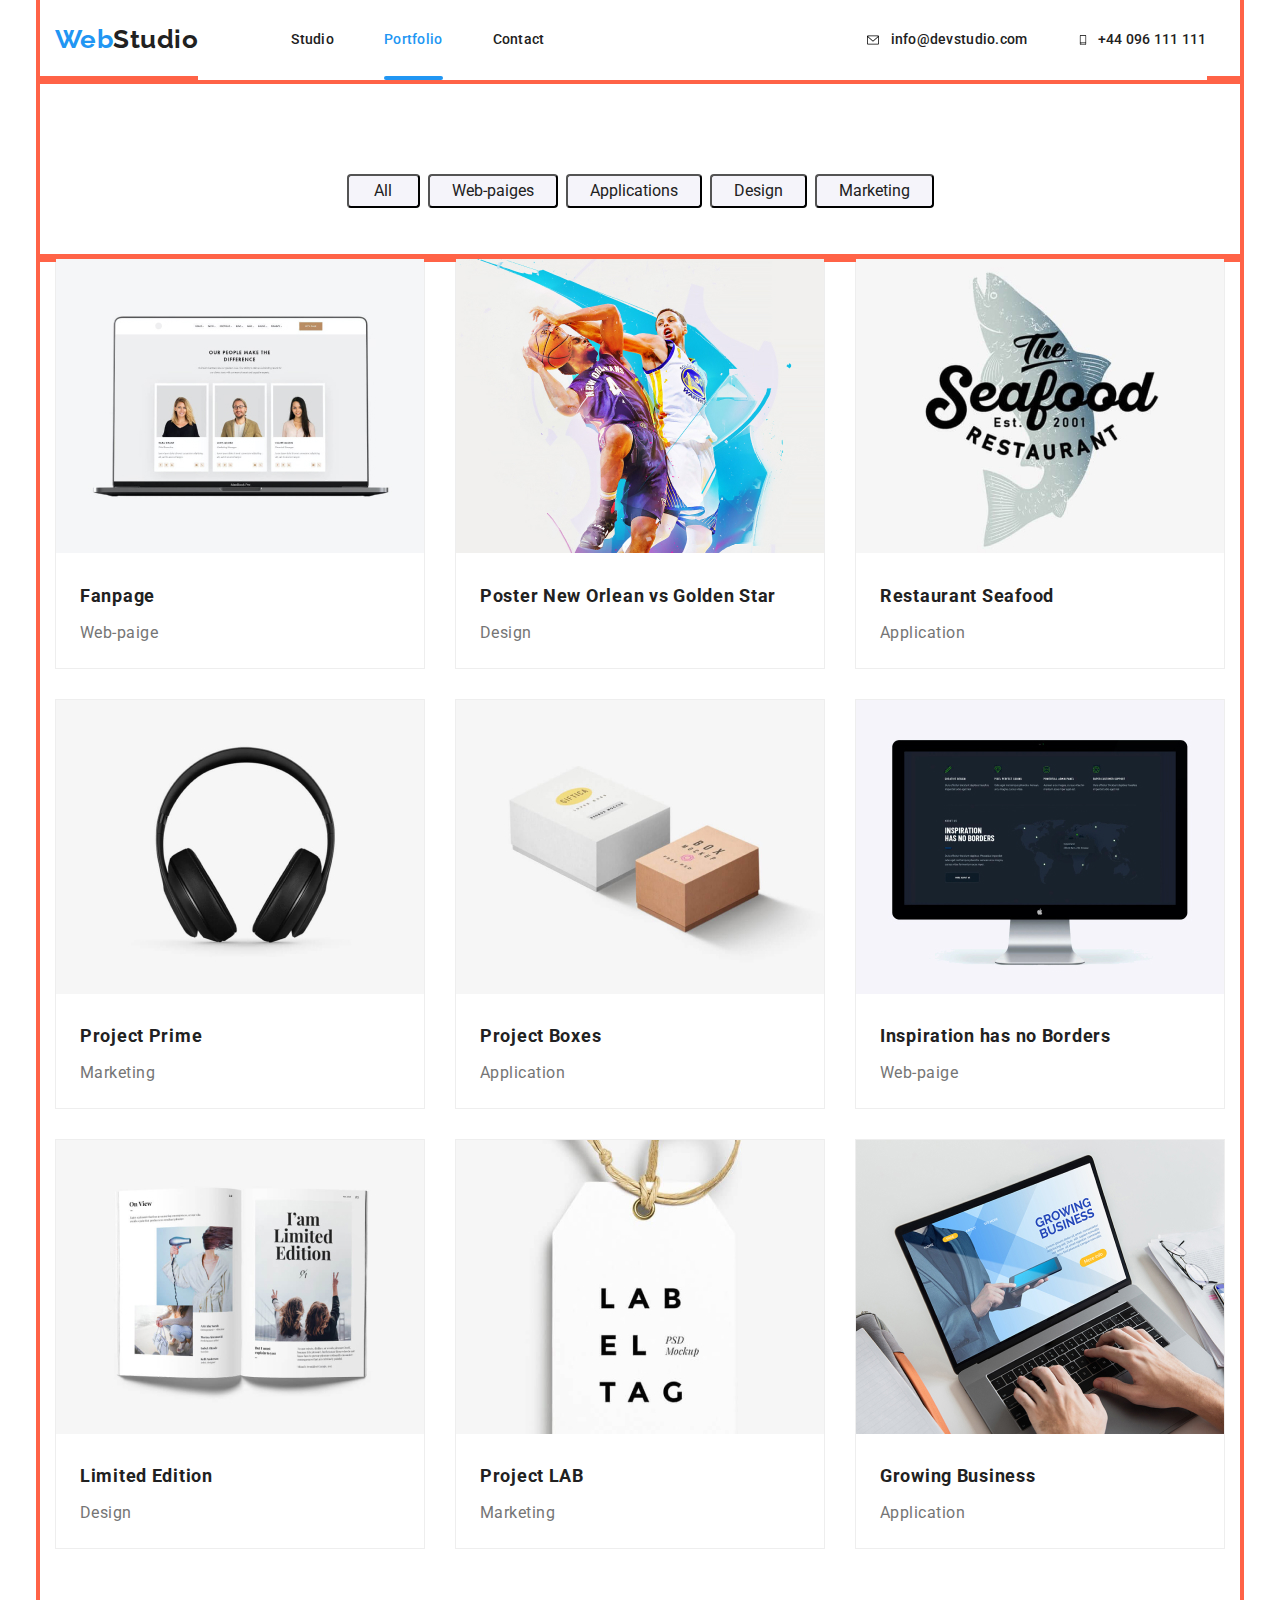
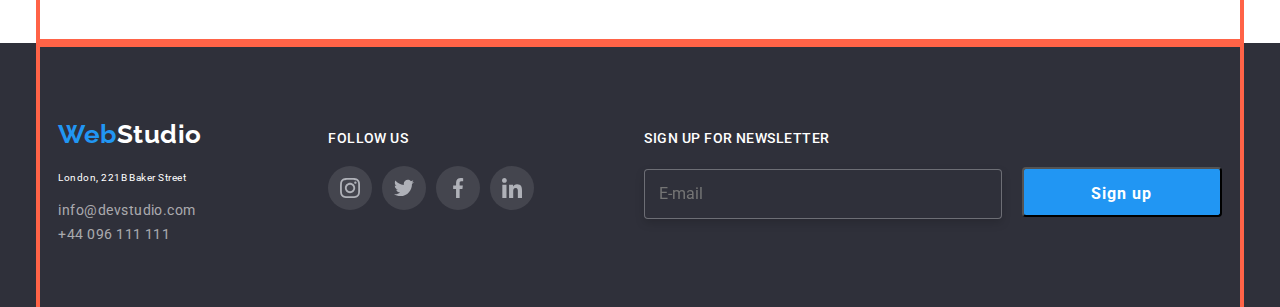
==== portfolio.html @ 2535f189 "New Rep Location" ====
<!DOCTYPE html>
<html lang="ru">
  <head>
    <meta charset="UTF-8" />
    <meta name="viewport" content="width=device-width, initial-scale=1.0" />
    <title>Document</title>
    <link
      href="https://fonts.googleapis.com/css2?family=Raleway:wght@700&family=Roboto:wght@400;500;700;900&display=swap"
      rel="stylesheet"
    />
    <link
      rel="stylesheet"
      href="https://cdnjs.cloudflare.com/ajax/libs/modern-normalize/1.0.0/modern-normalize.min.css"
    />
    <link rel="stylesheet" href="./css/main.min.css" />
  </head>
  <body>
    <!--header-->
    <div>
      <header class="header container">
        <div class="header__mobile__menu">
          <p>
            <a href="./index.html" class="logo"
              ><span class="logo--blue">Web</span>Studio</a
            >
          </p>
          <button
            class="header__button menu--open"
            type="button"
            data-menu-button
            aria-expanded="false"
          >
            <svg width="19px" height="19px" aria-lable="mobile on-off">
              <use
                class="header__button--cross"
                href="./images/sprite.svg#close"
              ></use>
              <use
                class="header__button--menu"
                href="./images/sprite.svg#icon-envelope"
              ></use>
            </svg>
          </button>
        </div>
        <div class="header__menu" id="menu-container" data-menu>
          <nav class="site-nav">
            <ul class="site-nav__flex list">
              <li class="site-nav__item">
                <a href="./index.html" class="site-nav__link">Studio</a>
              </li>
              <li class="site-nav__item">
                <a
                  href="./portfolio.html"
                  class="site-nav__link site-nav--current"
                  >Portfolio</a
                >
              </li>
              <li class="site-nav__item">
                <a href="" class="site-nav__link">Contact</a>
              </li>
            </ul>
          </nav>
          <ul class="site-auth list">
            <li class="site-auth__item">
              <a href="mailto:info@devstudio.com" class="site-auth__link"
                ><svg class="site-auth__icon" width="16" height="12">
                  <use href="./images/sprite.svg#icon-envelope"></use>
                </svg>
                info@devstudio.com</a
              >
            </li>
            <li class="site-auth__item" ;>
              <a href="tel:insert_phone_number" class="site-auth__link"
                ><svg class="site-auth__icon" width="10" height="16">
                  <use href="./images/sprite.svg#icon-smartphone"></use>
                </svg>
                +44 096 111 111
              </a>
            </li>
          </ul>
        </div>
      </header>
    </div>
    <main>
      <!--filters-->
      <section class="section container filters">
        <ul class="list filters--flex">
          <li class="filters__item">
            <button class="button__filter">All</button>
          </li>
          <li class="filters__item">
            <button class="button__filter">Web-paiges</button>
          </li>
          <li class="filters__item">
            <button class="button__filter">Applications</button>
          </li>
          <li class="filters__item">
            <button class="button__filter">Design</button>
          </li>
          <li class="filters__item">
            <button class="button__filter">Marketing</button>
          </li>
        </ul>
      </section>
      <!--examples-->
      <section class="section container examples">
        <ul class="list examples--flex">
          <li class="examples__item">
            <a href="" class="examples__link">
              <div class="examples__link--position">
                <img
                  src="./images/2/img.jpg"
                  alt="Технокряк"
                  class="examples__photo"
                />
                <div class="examples__story">
                  <p class="examples__story__text">
                    Lorem ipsum, dolor sit amet consectetur adipisicing elit.
                    Corporis harum hic quod cupiditate. Omnis numquam dolor
                    illum perspiciatis iusto aut tempora veritatis reprehenderit
                    error!
                  </p>
                </div>
              </div>
              <h3 class="examples__title">Fanpage</h3>
              <p class="examples__type">Web-paige</p>
            </a>
          </li>
          <li class="examples__item">
            <a href="" class="examples__link">
              <div class="examples__link--position">
                <img
                  src="./images/2/img-2.jpg"
                  alt="Постер New Orlean vs Golden Star"
                  class="examples__photo"
                />
                <div class="examples__story">
                  <p class="examples__story__text">
                    Lorem ipsum, dolor sit amet consectetur adipisicing elit.
                    Corporis harum hic quod cupiditate. Omnis numquam dolor
                    illum perspiciatis iusto aut tempora veritatis reprehenderit
                    error!
                  </p>
                </div>
              </div>
              <h3 class="examples__title">Poster New Orlean vs Golden Star</h3>
              <p class="examples__type">Design</p>
            </a>
          </li>
          <li class="examples__item">
            <a href="" class="examples__link">
              <div class="examples__link--position">
                <img
                  src="./images/2/img-3.jpg"
                  alt="Ресторан Seafood"
                  class="examples__photo"
                />
                <div class="examples__story">
                  <p class="examples__story__text">
                    Lorem ipsum, dolor sit amet consectetur adipisicing elit.
                    Corporis harum hic quod cupiditate. Omnis numquam dolor
                    illum perspiciatis iusto aut tempora veritatis reprehenderit
                    error!
                  </p>
                </div>
              </div>
              <h3 class="examples__title">Restaurant Seafood</h3>
              <p class="examples__type">Application</p>
            </a>
          </li>
          <li class="examples__item">
            <a href="" class="examples__link">
              <div class="examples__link--position">
                <img
                  src="./images/2/img-5.jpg"
                  alt="Проект Prime"
                  class="examples__photo"
                />
                <div class="examples__story">
                  <p class="examples__story__text">
                    Lorem ipsum, dolor sit amet consectetur adipisicing elit.
                    Corporis harum hic quod cupiditate. Omnis numquam dolor
                    illum perspiciatis iusto aut tempora veritatis reprehenderit
                    error!
                  </p>
                </div>
              </div>
              <h3 class="examples__title">Project Prime</h3>
              <p class="examples__type">Marketing</p>
            </a>
          </li>
          <li class="examples__item">
            <a href="" class="examples__link">
              <div class="examples__link--position">
                <img
                  src="./images/2/img-6.jpg"
                  alt="Проект Boxes"
                  class="examples__photo"
                />
                <div class="examples__story">
                  <p class="examples__story__text">
                    Lorem ipsum, dolor sit amet consectetur adipisicing elit.
                    Corporis harum hic quod cupiditate. Omnis numquam dolor
                    illum perspiciatis iusto aut tempora veritatis reprehenderit
                    error!
                  </p>
                </div>
              </div>
              <h3 class="examples__title">Project Boxes</h3>
              <p class="examples__type">Application</p>
            </a>
          </li>
          <li class="examples__item">
            <a href="" class="examples__link">
              <div class="examples__link--position">
                <img
                  src="./images/2/img-7.jpg"
                  alt="Inspiration has no Borders"
                  class="examples__photo"
                />
                <div class="examples__story">
                  <p class="examples__story__text">
                    Lorem ipsum, dolor sit amet consectetur adipisicing elit.
                    Corporis harum hic quod cupiditate. Omnis numquam dolor
                    illum perspiciatis iusto aut tempora veritatis reprehenderit
                    error!
                  </p>
                </div>
              </div>
              <h3 class="examples__title">Inspiration has no Borders</h3>
              <p class="examples__type">Web-paige</p>
            </a>
          </li>
          <li class="examples__item">
            <a href="" class="examples__link">
              <div class="examples__link--position">
                <img
                  src="./images/2/img-8.jpg"
                  alt="Издание Limited Edition"
                  class="examples__photo"
                />
                <div class="examples__story">
                  <p class="examples__story__text">
                    Lorem ipsum, dolor sit amet consectetur adipisicing elit.
                    Corporis harum hic quod cupiditate. Omnis numquam dolor
                    illum perspiciatis iusto aut tempora veritatis reprehenderit
                    error!
                  </p>
                </div>
              </div>
              <h3 class="examples__title">Limited Edition</h3>
              <p class="examples__type">Design</p>
            </a>
          </li>
          <li class="examples__item">
            <a href="" class="examples__link">
              <div class="examples__link--position">
                <img
                  src="./images/2/img-9.jpg"
                  alt="Проект LAB"
                  class="examples__photo"
                />
                <div class="examples__story">
                  <p class="examples__story__text">
                    Lorem ipsum, dolor sit amet consectetur adipisicing elit.
                    Corporis harum hic quod cupiditate. Omnis numquam dolor
                    illum perspiciatis iusto aut tempora veritatis reprehenderit
                    error!
                  </p>
                </div>
              </div>
              <h3 class="examples__title">Project LAB</h3>
              <p class="examples__type">Marketing</p>
            </a>
          </li>
          <li class="examples__item">
            <a href="" class="examples__link">
              <div class="examples__link--position">
                <img
                  src="./images/2/img-10.jpg"
                  alt="Growing Business"
                  class="examples__photo"
                />
                <div class="examples__story">
                  <p class="examples__story__text">
                    Lorem ipsum, dolor sit amet consectetur adipisicing elit.
                    Corporis harum hic quod cupiditate. Omnis numquam dolor
                    illum perspiciatis iusto aut tempora veritatis reprehenderit
                    error!
                  </p>
                </div>
              </div>
              <h3 class="examples__title">Growing Business</h3>
              <p class="examples__type">Application</p>
            </a>
          </li>
        </ul>
      </section>
    </main>
    <!--footer-->
    <div class="section__bgc--footer">
      <footer class="container footer">
        <div class="footer--flex">
          <div class="footer__adress--placeholder">
            <p>
              <a href="./index.html" class="logo logo--white"
                ><span class="logo--blue">Web</span>Studio</a
              >
            </p>
            <p class="footer__adress">London, 221B Baker Street</p>
            <ul class="list">
              <li>
                <a
                  href="mailto:info@devstudio.com"
                  class="footer__adress__contacts"
                  >info@devstudio.com</a
                >
              </li>
              <li>
                <a href="tel:+380961111111" class="footer__adress__contacts"
                  >+44 096 111 111</a
                >
              </li>
            </ul>
          </div>
          <div>
            <p class="footer__social--text">Follow us</p>
            <ul class="list social footer__social">
              <li class="social__item">
                <a href="" class="social__link footer__social--bgc"
                  ><svg class="social__icon">
                    <use href="./images/sprite.svg#icon-instagram-2"></use>
                  </svg>
                </a>
              </li>
              <li class="social__item">
                <a href="" class="social__link footer__social--bgc"
                  ><svg class="social__icon">
                    <use href="./images/sprite.svg#icon-twitter-1"></use>
                  </svg>
                </a>
              </li>
              <li class="social__item">
                <a href="" class="social__link footer__social--bgc"
                  ><svg class="social__icon">
                    <use href="./images/sprite.svg#icon-facebook-1"></use>
                  </svg>
                </a>
              </li>
              <li class="social__item">
                <a href="" class="social__link footer__social--bgc"
                  ><svg class="social__icon">
                    <use href="./images/sprite.svg#icon-linkedin-1"></use>
                  </svg>
                </a>
              </li>
            </ul>
          </div>
          <div class="footer__form">
            <form action="" method="POST">
              <label class="footer__form__title">sign up for newsletter</label>
              <br />
              <input
                class="footer__form__email"
                type="emmail"
                placeholder="E-mail"
                autocomplete="email"
              />
              <button type="submit" class="button footer__form__button">
                Sign up
              </button>
            </form>
          </div>
        </div>
      </footer>
    </div>
    <script src="./js/menu.js"></script>
  </body>
</html>
---- css/main.min.css ----
body{background-color:#fff;color:#757575;font-family:Roboto, sans-serif;letter-spacing:0.03em}.list{list-style:none;padding:0px;margin:0px}.container{padding-left:15px;padding-right:15px;margin-left:auto;margin-right:auto}@media screen and (min-width: 480px){.container{width:480px;outline:olive solid 4px}}@media screen and (min-width: 768px){.container{width:768px;outline:gold solid 4px}}@media screen and (min-width: 1200px){.container{width:1200px;outline:tomato solid 4px}}.hide{display:none}textarea{resize:none}.logo{font-family:Raleway, sans-serif;font-weight:700;font-size:26px;line-height:1.2;color:#212121;text-decoration:none}.logo--blue{color:#2196f3}.logo--white{margin-top:0px;margin-bottom:20px;color:#fff}.section{padding-top:0px;padding-bottom:94px}.section__title{color:#212121;font-weight:700;font-size:36px;line-height:1.16;text-align:center;margin-top:0px;margin-bottom:50px}.section__bgc--grey{background-color:#f5f4fa}.section__bgc--footer{background-color:#2f303a}.button,.button__primary,.footer__form__button,.button__filter{color:#212121;background-color:#f5f4fa;text-decoration:none;border-radius:4px;padding:6px 22px;min-width:73px;text-align:center}.button__primary,.footer__form__button{font-weight:700;padding:10px 32px;width:200px;height:50px;color:#fff;background-color:#2196f3}.button__filter{-webkit-transition-property:color, background-color;transition-property:color, background-color;-webkit-transition-duration:250ms;transition-duration:250ms;-webkit-transition-timing-function:cubic-bezier(0.4, 0, 0.2, 1);transition-timing-function:cubic-bezier(0.4, 0, 0.2, 1)}.button__filter:hover,.button__filter:focus{color:#fff;background-color:#2196f3}.footer__form__button{margin-left:15px;font-style:normal;font-weight:700;font-size:16px;line-height:1.87;-webkit-box-align:center;-ms-flex-align:center;align-items:center;text-align:center;letter-spacing:0.06em}@media screen and (max-width: 768px){.footer__form__button{margin-top:20px}}.modal__form__button{display:-webkit-box;display:-ms-flexbox;display:flex;-webkit-box-pack:center;-ms-flex-pack:center;justify-content:center}header{position:relative}@media screen and (min-width: 480px){.header{width:480px;position:relative}}@media screen and (min-width: 768px){.header{width:768px;-webkit-box-align:center;-ms-flex-align:center;align-items:center;display:-webkit-box;display:-ms-flexbox;display:flex}}@media screen and (min-width: 1200px){.header{width:1200px}}.header__mobile__menu{display:-webkit-box;display:-ms-flexbox;display:flex;-webkit-box-pack:justify;-ms-flex-pack:justify;justify-content:space-between;-webkit-box-align:baseline;-ms-flex-align:baseline;align-items:baseline}.header__button{display:-webkit-inline-box;display:-ms-inline-flexbox;display:inline-flex;border:none;background-color:transparent}.header__button--menu{display:none}.header__button--cross{display:block}@media screen and (min-width: 768px){.header__button{display:none}}.menu--open .header__button--menu{display:block}.menu--open .header__button--cross{display:none}.header__menu{background-color:#fff}.header__menu.menu--open{display:block}@media screen and (max-width: 767px){.header__menu{position:absolute;display:none;top:100%;left:0;width:100%}}@media screen and (min-width: 768px){.header__menu{display:-webkit-box;display:-ms-flexbox;display:flex}}@media screen and (min-width: 768px){.site-nav{margin-left:88px}}@media screen and (min-width: 1200px){.site-nav{margin-left:93px}}@media screen and (min-width: 768px){.site-nav__flex{display:-webkit-box;display:-ms-flexbox;display:flex}}.site-nav__item{position:relative;text-align:center}@media screen and (min-width: 768px){.site-nav__item{margin-right:50px}.site-nav__item:last-child{margin-right:0px}}.site-nav__link{color:#212121;font-weight:500;font-size:14px;line-height:1.14;letter-spacing:0.02em;text-decoration:none;-webkit-transition-property:color;transition-property:color;-webkit-transition-duration:250ms;transition-duration:250ms;-webkit-transition-timing-function:cubic-bezier(0.4, 0, 0.2, 1);transition-timing-function:cubic-bezier(0.4, 0, 0.2, 1)}@media screen and (min-width: 480px){.site-nav__link{display:inline-block;padding-bottom:8px;padding-top:40px}}@media screen and (min-width: 768px){.site-nav__link{display:block;padding-top:32px;padding-bottom:32px}}.site-nav__link:hover,.site-nav__link:focus{color:#2196f3}.site-nav--current{color:#2196f3;position:relative}.site-nav--current::after{content:"";position:absolute;width:100%;height:4px;border-radius:2px;background-color:#2196f3;bottom:0%;right:0%}@media screen and (max-width: 767px){.site-auth{margin-top:60px}}@media screen and (min-width: 768px){.site-auth{display:-webkit-box;display:-ms-flexbox;display:flex;-ms-flex-wrap:wrap;flex-wrap:wrap;margin-top:21px;margin-left:84px;-webkit-box-pack:end;-ms-flex-pack:end;justify-content:flex-end}}@media screen and (min-width: 1200px){.site-auth{margin-left:320px;margin-top:0px}}.site-auth__item{text-align:center}@media screen and (min-width: 1200px){.site-auth__item{margin-right:50px}}.site-auth__item:last-child{margin-right:0px}@media screen and (min-width: 480px){.site-auth__item:last-child{padding-top:16px;padding-bottom:60px}}@media screen and (min-width: 768px){.site-auth__item:last-child{padding-top:0px;padding-right:30px;padding-bottom:0px}}@media screen and (min-width: 1200px){.site-auth__item:last-child{padding-top:0px;padding-right:0px}}.site-auth__link{display:-webkit-inline-box;display:-ms-inline-flexbox;display:inline-flex;-webkit-box-align:center;-ms-flex-align:center;align-items:center;color:#212121;font-weight:500;font-size:14px;line-height:1.14;letter-spacing:0.02em;text-decoration:none;-webkit-transition-property:color;transition-property:color;-webkit-transition-duration:250ms;transition-duration:250ms;-webkit-transition-timing-function:cubic-bezier(0.4, 0, 0.2, 1);transition-timing-function:cubic-bezier(0.4, 0, 0.2, 1)}@media screen and (min-width: 1200px){.site-auth__link{padding-top:32px;padding-bottom:32px}}.site-auth__link:hover,.site-auth__link:focus{color:#2196f3}.site-auth__icon{margin-right:10px;-webkit-transition-property:fill;transition-property:fill;-webkit-transition-duration:250ms;transition-duration:250ms;-webkit-transition-timing-function:cubic-bezier(0.4, 0, 0.2, 1);transition-timing-function:cubic-bezier(0.4, 0, 0.2, 1)}.site-auth__link:hover .site-auth__icon{fill:#2196f3}.footer{padding-top:60px;padding-bottom:60px}@media screen and (min-width: 480px){.footer{width:480px}}@media screen and (min-width: 768px){.footer{width:768px}}@media screen and (min-width: 1200px){.footer{width:1200px}}@media screen and (min-width: 480px){.footer--flex{-webkit-box-pack:center;-ms-flex-pack:center;justify-content:center}}@media screen and (min-width: 768px){.footer--flex{display:-webkit-box;display:-ms-flexbox;display:flex;-ms-flex-wrap:wrap;flex-wrap:wrap}}@media screen and (min-width: 1200px){.footer--flex{display:-webkit-box;display:-ms-flexbox;display:flex;-webkit-box-align:baseline;-ms-flex-align:baseline;align-items:baseline}}.footer__adress{color:#fff;font-weight:normal;font-style:normal;font-size:10px;line-height:24px;margin-top:0px;margin-bottom:9px}.footer__adress--placeholder{min-width:270px}@media screen and (max-width: 768px){.footer__adress--placeholder{text-align:center}}.footer__adress__contacts{color:rgba(255,255,255,0.6);text-decoration:none;font-weight:400;font-size:14px;line-height:1.71;margin-top:0px;margin-bottom:9px}.footer__social{display:-webkit-box;display:-ms-flexbox;display:flex;margin:0px !important;padding:0px}.footer__social--bgc{background-color:rgba(255,255,255,0.1)}.footer__social--text{margin-left:0px;margin-bottom:20px;font-weight:500;font-size:14px;line-height:16px;letter-spacing:0.03em;text-transform:uppercase;color:#fff}@media screen and (max-width: 768px){.footer__social--text{margin-top:60px}}@media screen and (max-width: 1199px){.footer__social--text{text-align:center}}.footer__form{margin-left:100px;display:-webkit-box;display:-ms-flexbox;display:flex}@media screen and (max-width: 768px){.footer__form{margin:60px 0px 0px 0px;justify-items:center}}@media screen and (max-width: 1199px){.footer__form{margin:60px 0px 0px 0px;text-align:center}}.footer__form__title{display:inline-block;margin-bottom:20px;font-style:normal;font-weight:500;font-size:14px;line-height:1.14;text-transform:uppercase;color:#fff}@media screen and (max-width: 1199px){.footer__form__title{text-align:center}}.footer__form__email{width:358px;height:50px;border:1px solid rgba(255,255,255,0.3);-webkit-box-sizing:border-box;box-sizing:border-box;-webkit-filter:drop-shadow(0px 4px 4px rgba(0,0,0,0.15));filter:drop-shadow(0px 4px 4px rgba(0,0,0,0.15));border-radius:4px;background-color:#2f303a;text-indent:12px;color:#fff}.hero{padding-left:15px;padding-right:15px;margin-left:auto;margin-right:auto;width:1630px}.hero__pic{text-align:center;background-image:-webkit-gradient(linear, left top, right top, from(rgba(47,48,58,0.4)), to(rgba(47,48,58,0.4))),url("../images/hero.jpg");background-image:linear-gradient(to right, rgba(47,48,58,0.4), rgba(47,48,58,0.4)),url("../images/hero.jpg");background-color:rgba(47,48,58,0.4);background-size:contain;background-repeat:no-repeat;background-position:center;padding-bottom:0px}@media screen and (max-width: 767px){.hero__pic{display:none}}@media screen and (max-width: 1199px){.hero__pic{max-width:100vw;-webkit-box-pack:center;-ms-flex-pack:center;justify-content:center}}@media screen and (min-width: 1200px){.hero__pic{max-width:1600px;height:600px}}.hero__title{color:#fff;font-weight:900;font-size:44px;line-height:1.36;text-align:center;letter-spacing:0.06em;text-transform:uppercase;margin-top:0px;margin-bottom:30px;padding-top:200px}@media screen and (min-width: 480px){.strengths__list{padding-top:60px}}@media screen and (min-width: 768px){.strengths__list{display:-ms-grid;display:grid;-ms-grid-columns:1fr 1fr;grid-template-columns:1fr 1fr;grid-gap:30px;padding-top:94px}}@media screen and (min-width: 1200px){.strengths__list{width:1200px;display:-ms-grid;display:grid;-ms-grid-columns:(1fr)[4];grid-template-columns:repeat(4, 1fr);grid-gap:30px}.strengths__list .strengths__item:last-child{margin-right:30px}}.strengths__title{font-weight:700;font-size:14px;line-height:1.14;text-transform:uppercase}@media screen and (max-width: 767px){.strengths__title{text-align:center}}.strengths__title::before{display:block;content:"";height:120px;border-radius:4px;margin-bottom:30px;background-color:#f5f4fa;background-position:center;background-repeat:no-repeat}.strengths__text{font-size:14px;line-height:1.7;margin-top:0px;margin-bottom:0px;letter-spacing:0.05em}.strengths__antenna1::before{background-image:url(../../images/antenna1.png);background-size:67px}.strengths__clock1::before{background-image:url(../../images/clock1.png);background-size:67px}.strengths__diagram1::before{background-image:url(../../images/diagram1.png);background-size:67px}.strengths__astronaut1::before{background-image:url(../../images/astronaut1.png);background-size:67px}@media screen and (max-width: 1200px){.services{display:none}}.services__list{display:-webkit-box;display:-ms-flexbox;display:flex}.services__item{margin-right:30px;position:relative}.services__item:last-child{margin-right:0px}.services__text{padding-top:27px;margin:0;color:#fff;font-size:14px;line-height:1.14;text-align:center;text-transform:uppercase}.services__text--bcg{position:absolute;background-color:rgba(47,48,58,0.8);margin:0%;padding:0%;top:224px;width:370px;height:70px}.team{-webkit-box-pack:center;-ms-flex-pack:center;justify-content:center}@media screen and (min-width: 460px){.team .team__list{display:-ms-grid;display:grid;-ms-grid-columns:1fr;grid-template-columns:1fr;grid-gap:30px;justify-items:center}}@media screen and (min-width: 768px){.team .team__list{display:-ms-grid;display:grid;-ms-grid-columns:1fr 1fr;grid-template-columns:1fr 1fr;grid-gap:30px;justify-items:center}}@media screen and (min-width: 1200px){.team .team__list{display:-ms-grid;display:grid;-ms-grid-columns:(1fr)[4];grid-template-columns:repeat(4, 1fr);grid-gap:30px}}.team__list{text-align:center}.about-us__title{padding-top:94px}.team__item{background:#ffffff;-webkit-box-shadow:0px 1px 3px rgba(0,0,0,0.12),0px 1px 1px rgba(0,0,0,0.14),0px 2px 1px rgba(90,43,43,0.2);box-shadow:0px 1px 3px rgba(0,0,0,0.12),0px 1px 1px rgba(0,0,0,0.14),0px 2px 1px rgba(90,43,43,0.2);border-radius:0px 0px 4px 4px}@media screen and (max-width: 767px){.team__item{width:450px}}@media screen and (max-width: 1200px){.team__item{width:354px}}@media screen and (min-width: 1200px){.team__item{width:270px}}.team__name{font-weight:500;font-size:16px;line-height:1.18;text-align:center}.team__possition{font-weight:400;font-size:16px;line-height:1.18;text-align:center;margin-top:0px;margin-bottom:16px}.team__photo{margin-top:0px}.social{display:-webkit-box;display:-ms-flexbox;display:flex;margin:0px;padding:0px;margin-bottom:30px;-webkit-box-pack:center;-ms-flex-pack:center;justify-content:center}.social__item{margin-right:10px}.social__link{display:-webkit-box;display:-ms-flexbox;display:flex;-webkit-box-pack:center;-ms-flex-pack:center;justify-content:center;-webkit-box-align:center;-ms-flex-align:center;align-items:center;width:44px;height:44px;border-radius:50%;-webkit-transition-property:background-color;transition-property:background-color;-webkit-transition-duration:250ms;transition-duration:250ms;-webkit-transition-timing-function:cubic-bezier(0.4, 0, 0.2, 1);transition-timing-function:cubic-bezier(0.4, 0, 0.2, 1)}.social__link:hover{background-color:#2196f3}.social__icon{width:20px;height:20px;fill:#afb1b8;-webkit-transition-property:fill;transition-property:fill;-webkit-transition-duration:250ms;transition-duration:250ms;-webkit-transition-timing-function:cubic-bezier(0.4, 0, 0.2, 1);transition-timing-function:cubic-bezier(0.4, 0, 0.2, 1)}.social__link:hover .social__icon{fill:#fff}@media screen and (min-width: 480px){.clients{width:480px}}@media screen and (min-width: 768px){.clients{width:768px}}@media screen and (min-width: 1200px){.clients{width:1200px}}.clients--grid{display:-ms-grid;display:grid;grid-gap:30px;-webkit-box-pack:center;-ms-flex-pack:center;justify-content:center}@media screen and (min-width: 768px){.clients--grid{-ms-grid-columns:(1fr)[2];grid-template-columns:repeat(2, 1fr)}}@media screen and (min-width: 1200px){.clients--grid{-ms-grid-columns:(1fr)[6];grid-template-columns:repeat(6, 1fr)}}.clients__title{padding-top:94px}.company__box{display:-webkit-box;display:-ms-flexbox;display:flex;-webkit-box-align:center;-ms-flex-align:center;align-items:center;-webkit-box-pack:center;-ms-flex-pack:center;justify-content:center;width:170px;height:90px;border:1px solid #afb1b8;-webkit-box-sizing:border-box;box-sizing:border-box;border-radius:4px;-webkit-transition-property:border;transition-property:border;-webkit-transition-duration:250ms;transition-duration:250ms;-webkit-transition-timing-function:cubic-bezier(0.4, 0, 0.2, 1);transition-timing-function:cubic-bezier(0.4, 0, 0.2, 1)}@media screen and (max-width: 768px){.company__box{width:210px}}@media screen and (max-width: 1200px){.company__box{width:226px}}.company__box:hover{border:1px solid #2196f3}.company__icon{fill:#afb1b8;-webkit-transition-property:fill;transition-property:fill;-webkit-transition-duration:250ms;transition-duration:250ms;-webkit-transition-timing-function:cubic-bezier(0.4, 0, 0.2, 1);transition-timing-function:cubic-bezier(0.4, 0, 0.2, 1)}.company__box:hover .company__icon{fill:#2196f3}.filters{padding-top:94px;padding-bottom:50px}@media screen and (max-width: 767px){.filters{padding-top:60px;padding-bottom:40px}}.filters--flex{display:-webkit-box;display:-ms-flexbox;display:flex;-webkit-box-pack:center;-ms-flex-pack:center;justify-content:center}@media screen and (max-width: 767px){.filters--flex{-ms-flex-wrap:wrap;flex-wrap:wrap;-webkit-box-pack:left;-ms-flex-pack:left;justify-content:left}}.filters__item{margin-right:8px}@media screen and (max-width: 767px){.filters__item{margin-top:21px}}.filters__item:last-child{margin-right:0px}.examples{margin-top:0px;margin-bottom:0px;padding-bottom:94px;text-decoration:none}.examples--flex{display:-webkit-box;display:-ms-flexbox;display:flex;-ms-flex-wrap:wrap;flex-wrap:wrap}.examples__item{margin-bottom:30px;background:#ffffff;border:1px solid #eeeeee;-webkit-box-sizing:border-box;box-sizing:border-box;-webkit-transition-property:-webkit-box-shadow;transition-property:-webkit-box-shadow;transition-property:box-shadow;transition-property:box-shadow, -webkit-box-shadow;-webkit-transition-duration:250ms;transition-duration:250ms;-webkit-transition-timing-function:cubic-bezier(0.4, 0, 0.2, 1);transition-timing-function:cubic-bezier(0.4, 0, 0.2, 1)}@media screen and (min-width: 480px){.examples__item{width:450px}}@media screen and (min-width: 768px) and (max-width: 1199px){.examples__item{width:354px;margin-right:30px}.examples__item:nth-child(2n+2){margin-right:0px}}@media screen and (min-width: 1200px){.examples__item{width:370px;margin-right:30px}.examples__item:nth-child(3n+3){margin-right:0px}.examples__item:nth-last-child(-n+3){margin-bottom:0px}}.examples__item:hover{-webkit-box-shadow:0px 1px 1px rgba(0,0,0,0.12),0px 4px 4px rgba(0,0,0,0.06),1px 4px 6px rgba(0,0,0,0.16);box-shadow:0px 1px 1px rgba(0,0,0,0.12),0px 4px 4px rgba(0,0,0,0.06),1px 4px 6px rgba(0,0,0,0.16)}.examples__link{text-decoration:none}.examples__link--position{position:relative;overflow:hidden}.examples__photo{margin-top:0px}.examples__story{position:absolute;width:100%;height:100%;background-color:rgba(33,150,243,0.9);-webkit-transition-property:-webkit-transform;transition-property:-webkit-transform;transition-property:transform;transition-property:transform, -webkit-transform;-webkit-transition-duration:250ms;transition-duration:250ms;-webkit-transition-timing-function:cubic-bezier(0.4, 0, 0.2, 1);transition-timing-function:cubic-bezier(0.4, 0, 0.2, 1)}.examples__item:hover .examples__story{-webkit-transform:translateY(-100%);transform:translateY(-100%)}.examples__story__text{color:#fff;position:absolute;top:50%;left:50%;-webkit-transform:translate(-50%, -50%);transform:translate(-50%, -50%);width:322px;height:168px;font-weight:500;font-size:18px;line-height:1.56;margin:0;padding:0}.examples__title{color:#212121;font-weight:700;font-size:18px;line-height:2;letter-spacing:0.04em;text-decoration:none;margin-top:20px;margin-bottom:4px;margin-right:24px;margin-left:24px}.examples__type{color:#757575;font-weight:400;font-size:16px;line-height:1.87;margin-top:0px;margin-bottom:20px;margin-right:24px;margin-left:24px}.modal{position:absolute;top:50%;left:50%;-webkit-transform:translate(-50%, -50%);transform:translate(-50%, -50%);background-color:#fff;-webkit-box-shadow:0px 1px 3px rgba(0,0,0,0.12),0px 1px 1px rgba(0,0,0,0.14),0px 2px 1px rgba(0,0,0,0.2);box-shadow:0px 1px 3px rgba(0,0,0,0.12),0px 1px 1px rgba(0,0,0,0.14),0px 2px 1px rgba(0,0,0,0.2);border-radius:4px}@media screen and (max-width: 1199px){.modal{width:450px;height:609px}}@media screen and (min-width: 1200px){.modal{width:528px;height:581px}}.modal__button{position:absolute;content:"";top:0%;right:0%;margin-right:8px;margin-top:8px;width:30px;height:30px;background-color:#fff;border-radius:50%;border:1px solid rgba(0,0,0,0.1);-webkit-box-sizing:border-box;box-sizing:border-box;background-position:center;background-repeat:no-repeat}.modal__button::before{position:relative;content:""}.modal__button:hover{fill:#2196f3}.modal__header{margin-top:40px;text-align:center;color:#212121;font-weight:700;font-size:20px;line-height:1.5}.modal__form{margin-left:40px;margin-right:40px}.form__item{position:relative;content:"";display:-webkit-box;display:-ms-flexbox;display:flex;-webkit-box-orient:vertical;-webkit-box-direction:normal;-ms-flex-direction:column;flex-direction:column;width:100%}.form__label{margin-bottom:4px;padding-top:10px}.form__label:first-child{padding-top:12px}.form__icon{position:absolute;top:65%;left:14px;width:12px;height:12px;background-size:contain}.form__input{height:40px;padding-left:42px;border:1px solid rgba(33,33,33,0.2);-webkit-box-sizing:border-box;box-sizing:border-box;border-radius:4px}.form__input:focus{outline:none;border:1px solid #2196f3}.form__comment--placeholder{padding-left:12px;border:1px solid rgba(33,33,33,0.2);-webkit-box-sizing:border-box;box-sizing:border-box;border-radius:4px}@media screen and (max-width: 1199px){.form__comment--placeholder{width:370px;height:120px}}@media screen and (min-width: 1200px){.form__comment--placeholder{width:448px;height:120px}}.form__comment--placeholder:focus{outline:none;border:1px solid #2196f3}.form__checkbox{border:1px solid rgba(33,33,33,0.2);-webkit-box-sizing:border-box;box-sizing:border-box;border-radius:4px}.form__terms{text-decoration:none;color:#2196f3}.backdrop{position:fixed;width:100%;height:100%;top:0;left:0;background-color:rgba(0,0,0,0.2)}.is-hidden{opacity:0;pointer-events:none}
/*# sourceMappingURL=main.min.css.map */
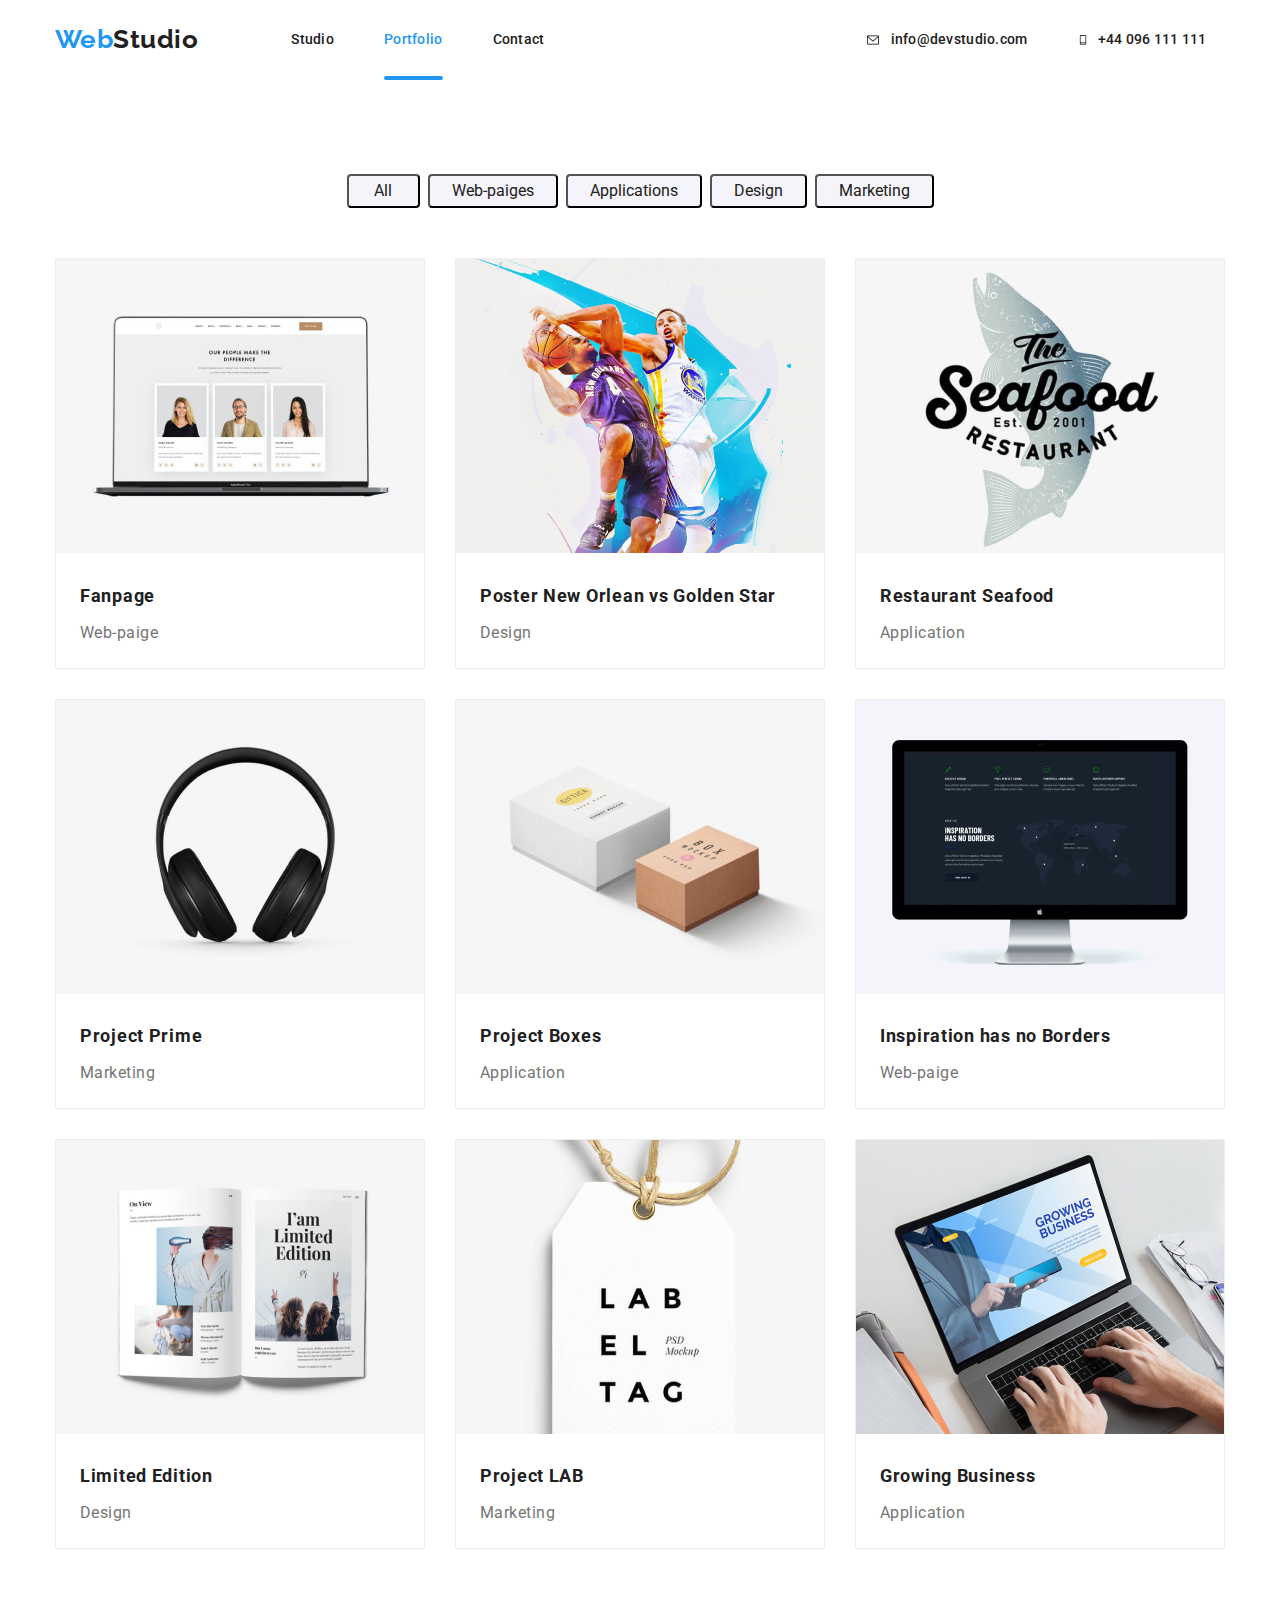
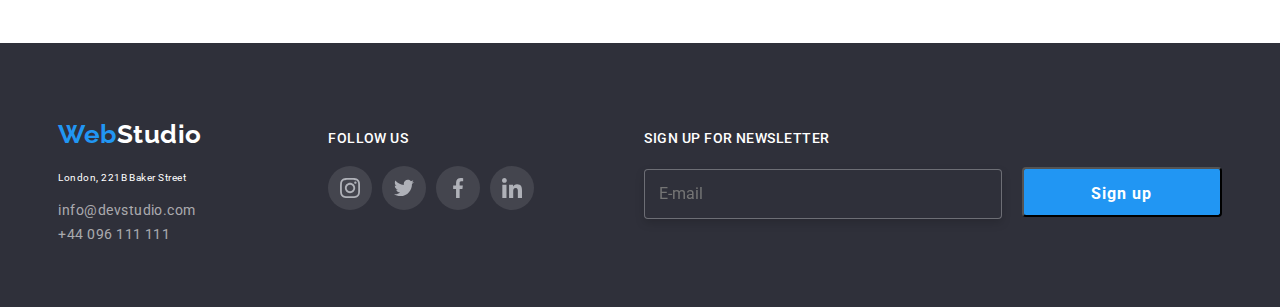
==== commit 9c4413e8: "Update" ====
--- a/portfolio.html
+++ b/portfolio.html
@@ -12,7 +12,7 @@
       rel="stylesheet"
       href="https://cdnjs.cloudflare.com/ajax/libs/modern-normalize/1.0.0/modern-normalize.min.css"
     />
-    <link rel="stylesheet" href="./css/main.min.css" />
+    <link rel="stylesheet" href="./sass/main.css" />
   </head>
   <body>
     <!--header-->
--- a/sass/main.css
+++ b/sass/main.css
@@ -0,0 +1,1258 @@
+@charset "UTF-8";
+/*general*/
+body {
+  background-color: #ffffff;
+  color: #757575;
+  font-family: Roboto, sans-serif;
+  letter-spacing: 0.03em;
+}
+
+.list {
+  list-style: none;
+  padding: 0px;
+  margin: 0px;
+}
+
+.container {
+  padding-left: 15px;
+  padding-right: 15px;
+  margin-left: auto;
+  margin-right: auto;
+}
+
+@media screen and (min-width: 480px) {
+  .container {
+    width: 480px;
+  }
+}
+
+@media screen and (min-width: 768px) {
+  .container {
+    width: 768px;
+  }
+}
+
+@media screen and (min-width: 1200px) {
+  .container {
+    width: 1200px;
+  }
+}
+
+/*hidden elements*/
+.hide {
+  display: none;
+}
+
+/*tetxtarea*/
+textarea {
+  resize: none;
+}
+
+/*logo*/
+.logo {
+  font-family: Raleway, sans-serif;
+  font-weight: 700;
+  font-size: 26px;
+  line-height: 1.2;
+  color: #212121;
+  text-decoration: none;
+}
+
+.logo--blue {
+  color: #2196f3;
+}
+
+.logo--white {
+  margin-top: 0px;
+  margin-bottom: 20px;
+  color: #ffffff;
+}
+
+/*section*/
+.section {
+  padding-top: 0px;
+  padding-bottom: 94px;
+}
+
+.section__title {
+  color: #212121;
+  font-weight: 700;
+  font-size: 36px;
+  line-height: 1.16;
+  text-align: center;
+  margin-top: 0px;
+  margin-bottom: 50px;
+}
+
+.section__bgc--grey {
+  background-color: #f5f4fa;
+}
+
+.section__bgc--footer {
+  background-color: #2f303a;
+}
+
+/*button*/
+.button, .button__primary, .footer__form__button, .button__filter {
+  color: #212121;
+  background-color: #f5f4fa;
+  text-decoration: none;
+  border-radius: 4px;
+  padding: 6px 22px;
+  min-width: 73px;
+  text-align: center;
+}
+
+.button__primary, .footer__form__button {
+  font-weight: 700;
+  padding: 10px 32px;
+  width: 200px;
+  height: 50px;
+  color: #ffffff;
+  background-color: #2196f3;
+}
+
+.button__filter {
+  transition-property: color, background-color;
+  transition-duration: 250ms;
+  transition-timing-function: cubic-bezier(0.4, 0, 0.2, 1);
+}
+
+.button__filter:hover,
+.button__filter:focus {
+  color: #ffffff;
+  background-color: #2196f3;
+}
+
+.footer__form__button {
+  margin-left: 15px;
+  font-style: normal;
+  font-weight: 700;
+  font-size: 16px;
+  line-height: 1.87;
+  align-items: center;
+  text-align: center;
+  letter-spacing: 0.06em;
+}
+
+@media screen and (max-width: 768px) {
+  .footer__form__button {
+    margin-top: 20px;
+  }
+}
+
+.modal__form__button {
+  display: flex;
+  justify-content: center;
+}
+
+/*header*/
+header {
+  position: relative;
+}
+
+@media screen and (min-width: 480px) {
+  .header {
+    width: 480px;
+    position: relative;
+  }
+}
+
+@media screen and (min-width: 768px) {
+  .header {
+    width: 768px;
+    align-items: center;
+    display: flex;
+  }
+}
+
+@media screen and (min-width: 1200px) {
+  .header {
+    width: 1200px;
+  }
+}
+
+.header__mobile__menu {
+  display: flex;
+  justify-content: space-between;
+  align-items: baseline;
+}
+
+.header__button {
+  display: inline-flex;
+  border: none;
+  background-color: transparent;
+}
+
+.header__button--menu {
+  display: none;
+}
+
+.header__button--cross {
+  display: block;
+}
+
+@media screen and (min-width: 768px) {
+  .header__button {
+    display: none;
+  }
+}
+
+.menu--open .header__button--menu {
+  display: block;
+}
+
+.menu--open .header__button--cross {
+  display: none;
+}
+
+.header__menu {
+  background-color: #ffffff;
+}
+
+.header__menu.menu--open {
+  display: block;
+}
+
+@media screen and (max-width: 767px) {
+  .header__menu {
+    position: absolute;
+    display: none;
+    top: 100%;
+    left: 0;
+    width: 100%;
+  }
+}
+
+@media screen and (min-width: 768px) {
+  .header__menu {
+    display: flex;
+  }
+}
+
+@media screen and (min-width: 768px) {
+  .site-nav {
+    margin-left: 88px;
+  }
+}
+
+@media screen and (min-width: 1200px) {
+  .site-nav {
+    margin-left: 93px;
+  }
+}
+
+@media screen and (min-width: 768px) {
+  .site-nav__flex {
+    display: flex;
+  }
+}
+
+.site-nav__item {
+  position: relative;
+  text-align: center;
+}
+
+@media screen and (min-width: 768px) {
+  .site-nav__item {
+    margin-right: 50px;
+  }
+  .site-nav__item:last-child {
+    margin-right: 0px;
+  }
+}
+
+.site-nav__link {
+  color: #212121;
+  font-weight: 500;
+  font-size: 14px;
+  line-height: 1.14;
+  letter-spacing: 0.02em;
+  text-decoration: none;
+  transition-property: color;
+  transition-duration: 250ms;
+  transition-timing-function: cubic-bezier(0.4, 0, 0.2, 1);
+}
+
+@media screen and (min-width: 480px) {
+  .site-nav__link {
+    display: inline-block;
+    padding-bottom: 8px;
+    padding-top: 40px;
+  }
+}
+
+@media screen and (min-width: 768px) {
+  .site-nav__link {
+    display: block;
+    padding-top: 32px;
+    padding-bottom: 32px;
+  }
+}
+
+.site-nav__link:hover, .site-nav__link:focus {
+  color: #2196f3;
+}
+
+.site-nav--current {
+  color: #2196f3;
+  position: relative;
+}
+
+.site-nav--current::after {
+  content: "";
+  position: absolute;
+  width: 100%;
+  height: 4px;
+  border-radius: 2px;
+  background-color: #2196f3;
+  bottom: 0%;
+  right: 0%;
+}
+
+@media screen and (max-width: 767px) {
+  .site-auth {
+    margin-top: 60px;
+  }
+}
+
+@media screen and (min-width: 768px) {
+  .site-auth {
+    display: flex;
+    flex-wrap: wrap;
+    margin-top: 21px;
+    margin-left: 84px;
+    justify-content: flex-end;
+  }
+}
+
+@media screen and (min-width: 1200px) {
+  .site-auth {
+    margin-left: 320px;
+    margin-top: 0px;
+  }
+}
+
+.site-auth__item {
+  text-align: center;
+}
+
+@media screen and (min-width: 1200px) {
+  .site-auth__item {
+    margin-right: 50px;
+  }
+}
+
+.site-auth__item:last-child {
+  margin-right: 0px;
+}
+
+@media screen and (min-width: 480px) {
+  .site-auth__item:last-child {
+    padding-top: 16px;
+    padding-bottom: 60px;
+  }
+}
+
+@media screen and (min-width: 768px) {
+  .site-auth__item:last-child {
+    padding-top: 0px;
+    padding-right: 30px;
+    padding-bottom: 0px;
+  }
+}
+
+@media screen and (min-width: 1200px) {
+  .site-auth__item:last-child {
+    padding-top: 0px;
+    padding-right: 0px;
+  }
+}
+
+.site-auth__link {
+  display: inline-flex;
+  align-items: center;
+  color: #212121;
+  font-weight: 500;
+  font-size: 14px;
+  line-height: 1.14;
+  letter-spacing: 0.02em;
+  text-decoration: none;
+  transition-property: color;
+  transition-duration: 250ms;
+  transition-timing-function: cubic-bezier(0.4, 0, 0.2, 1);
+}
+
+@media screen and (min-width: 1200px) {
+  .site-auth__link {
+    padding-top: 32px;
+    padding-bottom: 32px;
+  }
+}
+
+.site-auth__link:hover, .site-auth__link:focus {
+  color: #2196f3;
+}
+
+.site-auth__icon {
+  margin-right: 10px;
+  transition-property: fill;
+  transition-duration: 250ms;
+  transition-timing-function: cubic-bezier(0.4, 0, 0.2, 1);
+}
+
+.site-auth__link:hover .site-auth__icon {
+  fill: #2196f3;
+}
+
+/*footer*/
+.footer {
+  padding-top: 60px;
+  padding-bottom: 60px;
+}
+
+@media screen and (min-width: 480px) {
+  .footer {
+    width: 480px;
+  }
+}
+
+@media screen and (min-width: 768px) {
+  .footer {
+    width: 768px;
+  }
+}
+
+@media screen and (min-width: 1200px) {
+  .footer {
+    width: 1200px;
+  }
+}
+
+@media screen and (min-width: 480px) {
+  .footer--flex {
+    justify-content: center;
+  }
+}
+
+@media screen and (min-width: 768px) {
+  .footer--flex {
+    display: flex;
+    flex-wrap: wrap;
+  }
+}
+
+@media screen and (min-width: 1200px) {
+  .footer--flex {
+    display: flex;
+    align-items: baseline;
+  }
+}
+
+.footer__adress {
+  color: #ffffff;
+  font-weight: normal;
+  font-style: normal;
+  font-size: 10px;
+  line-height: 24px;
+  margin-top: 0px;
+  margin-bottom: 9px;
+}
+
+.footer__adress--placeholder {
+  min-width: 270px;
+}
+
+@media screen and (max-width: 768px) {
+  .footer__adress--placeholder {
+    text-align: center;
+  }
+}
+
+.footer__adress__contacts {
+  color: rgba(255, 255, 255, 0.6);
+  text-decoration: none;
+  font-weight: 400;
+  font-size: 14px;
+  line-height: 1.71;
+  margin-top: 0px;
+  margin-bottom: 9px;
+}
+
+.footer__social {
+  display: flex;
+  margin: 0px !important;
+  padding: 0px;
+}
+
+.footer__social--bgc {
+  background-color: rgba(255, 255, 255, 0.1);
+}
+
+.footer__social--text {
+  margin-left: 0px;
+  margin-bottom: 20px;
+  font-weight: 500;
+  font-size: 14px;
+  line-height: 16px;
+  letter-spacing: 0.03em;
+  text-transform: uppercase;
+  color: #ffffff;
+}
+
+@media screen and (max-width: 768px) {
+  .footer__social--text {
+    margin-top: 60px;
+  }
+}
+
+@media screen and (max-width: 1199px) {
+  .footer__social--text {
+    text-align: center;
+  }
+}
+
+.footer__form {
+  margin-left: 100px;
+  display: flex;
+}
+
+@media screen and (max-width: 768px) {
+  .footer__form {
+    margin: 60px 0px 0px 0px;
+    justify-items: center;
+  }
+}
+
+@media screen and (max-width: 1199px) {
+  .footer__form {
+    margin: 60px 0px 0px 0px;
+    text-align: center;
+  }
+}
+
+.footer__form__title {
+  display: inline-block;
+  margin-bottom: 20px;
+  font-style: normal;
+  font-weight: 500;
+  font-size: 14px;
+  line-height: 1.14;
+  text-transform: uppercase;
+  color: #ffffff;
+}
+
+@media screen and (max-width: 1199px) {
+  .footer__form__title {
+    text-align: center;
+  }
+}
+
+.footer__form__email {
+  width: 358px;
+  height: 50px;
+  border: 1px solid rgba(255, 255, 255, 0.3);
+  box-sizing: border-box;
+  filter: drop-shadow(0px 4px 4px rgba(0, 0, 0, 0.15));
+  border-radius: 4px;
+  background-color: #2f303a;
+  text-indent: 12px;
+  color: #ffffff;
+}
+
+.hero {
+  padding-left: 15px;
+  padding-right: 15px;
+  margin-left: auto;
+  margin-right: auto;
+  width: 1630px;
+}
+
+.hero__pic {
+  text-align: center;
+  background-image: linear-gradient(to right, rgba(47, 48, 58, 0.4), rgba(47, 48, 58, 0.4)), url("../images/hero.jpg");
+  background-color: rgba(47, 48, 58, 0.4);
+  background-size: contain;
+  background-repeat: no-repeat;
+  background-position: center;
+  padding-bottom: 0px;
+}
+
+@media screen and (max-width: 767px) {
+  .hero__pic {
+    display: none;
+  }
+}
+
+@media screen and (max-width: 1199px) {
+  .hero__pic {
+    max-width: 100vw;
+    justify-content: center;
+  }
+}
+
+@media screen and (min-width: 1200px) {
+  .hero__pic {
+    max-width: 1600px;
+    height: 600px;
+  }
+}
+
+.hero__title {
+  color: #ffffff;
+  font-weight: 900;
+  font-size: 44px;
+  line-height: 1.36;
+  text-align: center;
+  letter-spacing: 0.06em;
+  text-transform: uppercase;
+  margin-top: 0px;
+  margin-bottom: 30px;
+  padding-top: 200px;
+}
+
+/*why us*/
+@media screen and (min-width: 480px) {
+  .strengths__list {
+    padding-top: 60px;
+  }
+}
+
+@media screen and (min-width: 768px) {
+  .strengths__list {
+    display: grid;
+    grid-template-columns: 1fr 1fr;
+    grid-gap: 30px;
+    padding-top: 94px;
+  }
+}
+
+@media screen and (min-width: 1200px) {
+  .strengths__list {
+    width: 1200px;
+    display: grid;
+    grid-template-columns: repeat(4, 1fr);
+    grid-gap: 30px;
+  }
+  .strengths__list .strengths__item:last-child {
+    margin-right: 30px;
+  }
+}
+
+.strengths__title {
+  font-weight: 700;
+  font-size: 14px;
+  line-height: 1.14;
+  text-transform: uppercase;
+}
+
+@media screen and (max-width: 767px) {
+  .strengths__title {
+    text-align: center;
+  }
+}
+
+.strengths__title::before {
+  display: block;
+  content: "";
+  height: 120px;
+  border-radius: 4px;
+  margin-bottom: 30px;
+  background-color: #f5f4fa;
+  background-position: center;
+  background-repeat: no-repeat;
+}
+
+.strengths__text {
+  font-size: 14px;
+  line-height: 1.7;
+  margin-top: 0px;
+  margin-bottom: 0px;
+  letter-spacing: 0.05em;
+}
+
+.strengths__antenna1::before {
+  background-image: url(../../images/antenna1.png);
+  background-size: 67px;
+}
+
+.strengths__clock1::before {
+  background-image: url(../../images/clock1.png);
+  background-size: 67px;
+}
+
+.strengths__diagram1::before {
+  background-image: url(../../images/diagram1.png);
+  background-size: 67px;
+}
+
+.strengths__astronaut1::before {
+  background-image: url(../../images/astronaut1.png);
+  background-size: 67px;
+}
+
+/*services*/
+@media screen and (max-width: 1200px) {
+  .services {
+    display: none;
+  }
+}
+
+.services__list {
+  display: flex;
+}
+
+.services__item {
+  margin-right: 30px;
+  position: relative;
+}
+
+.services__item:last-child {
+  margin-right: 0px;
+}
+
+.services__text {
+  padding-top: 27px;
+  margin: 0;
+  color: #ffffff;
+  font-size: 14px;
+  line-height: 1.14;
+  text-align: center;
+  text-transform: uppercase;
+}
+
+.services__text--bcg {
+  position: absolute;
+  background-color: rgba(47, 48, 58, 0.8);
+  margin: 0%;
+  padding: 0%;
+  top: 224px;
+  width: 370px;
+  height: 70px;
+}
+
+/*our team*/
+.team {
+  justify-content: center;
+}
+
+@media screen and (min-width: 460px) {
+  .team .team__list {
+    display: grid;
+    grid-template-columns: 1fr;
+    grid-gap: 30px;
+    justify-items: center;
+  }
+}
+
+@media screen and (min-width: 768px) {
+  .team .team__list {
+    display: grid;
+    grid-template-columns: 1fr 1fr;
+    grid-gap: 30px;
+    justify-items: center;
+  }
+}
+
+@media screen and (min-width: 1200px) {
+  .team .team__list {
+    display: grid;
+    grid-template-columns: repeat(4, 1fr);
+    grid-gap: 30px;
+  }
+}
+
+.team__list {
+  text-align: center;
+}
+
+.about-us__title {
+  padding-top: 94px;
+}
+
+.team__item {
+  background: #ffffff;
+  box-shadow: 0px 1px 3px rgba(0, 0, 0, 0.12), 0px 1px 1px rgba(0, 0, 0, 0.14), 0px 2px 1px rgba(90, 43, 43, 0.2);
+  border-radius: 0px 0px 4px 4px;
+}
+
+@media screen and (max-width: 767px) {
+  .team__item {
+    width: 450px;
+  }
+}
+
+@media screen and (max-width: 1200px) {
+  .team__item {
+    width: 354px;
+  }
+}
+
+@media screen and (min-width: 1200px) {
+  .team__item {
+    width: 270px;
+  }
+}
+
+.team__name {
+  font-weight: 500;
+  font-size: 16px;
+  line-height: 1.18;
+  text-align: center;
+}
+
+.team__possition {
+  font-weight: 400;
+  font-size: 16px;
+  line-height: 1.18;
+  text-align: center;
+  margin-top: 0px;
+  margin-bottom: 16px;
+}
+
+.team__photo {
+  margin-top: 0px;
+}
+
+.social {
+  display: flex;
+  margin: 0px;
+  padding: 0px;
+  margin-bottom: 30px;
+  justify-content: center;
+}
+
+.social__item {
+  margin-right: 10px;
+}
+
+.social__link {
+  display: flex;
+  justify-content: center;
+  align-items: center;
+  width: 44px;
+  height: 44px;
+  border-radius: 50%;
+  transition-property: background-color;
+  transition-duration: 250ms;
+  transition-timing-function: cubic-bezier(0.4, 0, 0.2, 1);
+}
+
+.social__link:hover {
+  background-color: #2196f3;
+}
+
+.social__icon {
+  width: 20px;
+  height: 20px;
+  fill: #afb1b8;
+  /* тут тупить */
+  transition-property: fill;
+  transition-duration: 250ms;
+  transition-timing-function: cubic-bezier(0.4, 0, 0.2, 1);
+}
+
+.social__link:hover .social__icon {
+  fill: #ffffff;
+}
+
+/*regular clients*/
+@media screen and (min-width: 480px) {
+  .clients {
+    width: 480px;
+  }
+}
+
+@media screen and (min-width: 768px) {
+  .clients {
+    width: 768px;
+  }
+}
+
+@media screen and (min-width: 1200px) {
+  .clients {
+    width: 1200px;
+  }
+}
+
+.clients--grid {
+  display: grid;
+  grid-gap: 30px;
+  justify-content: center;
+}
+
+@media screen and (min-width: 768px) {
+  .clients--grid {
+    grid-template-columns: repeat(2, 1fr);
+  }
+}
+
+@media screen and (min-width: 1200px) {
+  .clients--grid {
+    grid-template-columns: repeat(6, 1fr);
+  }
+}
+
+.clients__title {
+  padding-top: 94px;
+}
+
+.company__box {
+  display: flex;
+  align-items: center;
+  justify-content: center;
+  width: 170px;
+  height: 90px;
+  border: 1px solid #afb1b8;
+  box-sizing: border-box;
+  border-radius: 4px;
+  transition-property: border;
+  transition-duration: 250ms;
+  transition-timing-function: cubic-bezier(0.4, 0, 0.2, 1);
+}
+
+@media screen and (max-width: 768px) {
+  .company__box {
+    width: 210px;
+  }
+}
+
+@media screen and (max-width: 1200px) {
+  .company__box {
+    width: 226px;
+  }
+}
+
+.company__box:hover {
+  border: 1px solid #2196f3;
+}
+
+.company__icon {
+  fill: #afb1b8;
+  /* тут тупить */
+  transition-property: fill;
+  transition-duration: 250ms;
+  transition-timing-function: cubic-bezier(0.4, 0, 0.2, 1);
+}
+
+.company__box:hover .company__icon {
+  fill: #2196f3;
+}
+
+/*filters*/
+.filters {
+  padding-top: 94px;
+  padding-bottom: 50px;
+}
+
+@media screen and (max-width: 767px) {
+  .filters {
+    padding-top: 60px;
+    padding-bottom: 40px;
+  }
+}
+
+.filters--flex {
+  display: flex;
+  justify-content: center;
+}
+
+@media screen and (max-width: 767px) {
+  .filters--flex {
+    flex-wrap: wrap;
+    justify-content: left;
+  }
+}
+
+.filters__item {
+  margin-right: 8px;
+}
+
+@media screen and (max-width: 767px) {
+  .filters__item {
+    margin-top: 21px;
+  }
+}
+
+.filters__item:last-child {
+  margin-right: 0px;
+}
+
+/*examples*/
+.examples {
+  margin-top: 0px;
+  margin-bottom: 0px;
+  padding-bottom: 94px;
+  text-decoration: none;
+}
+
+.examples--flex {
+  display: flex;
+  flex-wrap: wrap;
+}
+
+.examples__item {
+  margin-bottom: 30px;
+  background: #ffffff;
+  border: 1px solid #eeeeee;
+  box-sizing: border-box;
+  transition-property: box-shadow;
+  transition-duration: 250ms;
+  transition-timing-function: cubic-bezier(0.4, 0, 0.2, 1);
+}
+
+@media screen and (min-width: 480px) {
+  .examples__item {
+    width: 450px;
+  }
+}
+
+@media screen and (min-width: 768px) and (max-width: 1199px) {
+  .examples__item {
+    width: 354px;
+    margin-right: 30px;
+  }
+  .examples__item:nth-child(2n + 2) {
+    margin-right: 0px;
+  }
+}
+
+@media screen and (min-width: 1200px) {
+  .examples__item {
+    width: 370px;
+    margin-right: 30px;
+  }
+  .examples__item:nth-child(3n + 3) {
+    margin-right: 0px;
+  }
+  .examples__item:nth-last-child(-n + 3) {
+    margin-bottom: 0px;
+  }
+}
+
+.examples__item:hover {
+  box-shadow: 0px 1px 1px rgba(0, 0, 0, 0.12), 0px 4px 4px rgba(0, 0, 0, 0.06), 1px 4px 6px rgba(0, 0, 0, 0.16);
+}
+
+.examples__link {
+  text-decoration: none;
+}
+
+.examples__link--position {
+  position: relative;
+  overflow: hidden;
+}
+
+.examples__photo {
+  margin-top: 0px;
+}
+
+.examples__story {
+  position: absolute;
+  width: 100%;
+  height: 100%;
+  background-color: rgba(33, 150, 243, 0.9);
+  transition-property: transform;
+  transition-duration: 250ms;
+  transition-timing-function: cubic-bezier(0.4, 0, 0.2, 1);
+}
+
+.examples__item:hover .examples__story {
+  transform: translateY(-100%);
+}
+
+.examples__story__text {
+  color: #ffffff;
+  position: absolute;
+  top: 50%;
+  left: 50%;
+  transform: translate(-50%, -50%);
+  width: 322px;
+  height: 168px;
+  font-weight: 500;
+  font-size: 18px;
+  line-height: 1.56;
+  margin: 0;
+  padding: 0;
+}
+
+.examples__title {
+  color: #212121;
+  font-weight: 700;
+  font-size: 18px;
+  line-height: 2;
+  letter-spacing: 0.04em;
+  text-decoration: none;
+  margin-top: 20px;
+  margin-bottom: 4px;
+  margin-right: 24px;
+  margin-left: 24px;
+}
+
+.examples__type {
+  color: #757575;
+  font-weight: 400;
+  font-size: 16px;
+  line-height: 1.87;
+  margin-top: 0px;
+  margin-bottom: 20px;
+  margin-right: 24px;
+  margin-left: 24px;
+}
+
+/* modal */
+.modal {
+  position: absolute;
+  top: 50%;
+  left: 50%;
+  transform: translate(-50%, -50%);
+  background-color: #ffffff;
+  box-shadow: 0px 1px 3px rgba(0, 0, 0, 0.12), 0px 1px 1px rgba(0, 0, 0, 0.14), 0px 2px 1px rgba(0, 0, 0, 0.2);
+  border-radius: 4px;
+}
+
+@media screen and (max-width: 1199px) {
+  .modal {
+    width: 450px;
+    height: 609px;
+  }
+}
+
+@media screen and (min-width: 1200px) {
+  .modal {
+    width: 528px;
+    height: 581px;
+  }
+}
+
+.modal__button {
+  position: absolute;
+  content: "";
+  top: 0%;
+  right: 0%;
+  margin-right: 8px;
+  margin-top: 8px;
+  width: 30px;
+  height: 30px;
+  background-color: #ffffff;
+  border-radius: 50%;
+  border: 1px solid rgba(0, 0, 0, 0.1);
+  box-sizing: border-box;
+  background-position: center;
+  background-repeat: no-repeat;
+}
+
+.modal__button::before {
+  position: relative;
+  content: "";
+}
+
+.modal__button:hover {
+  fill: #2196f3;
+}
+
+.modal__header {
+  margin-top: 40px;
+  text-align: center;
+  color: #212121;
+  font-weight: 700;
+  font-size: 20px;
+  line-height: 1.5;
+}
+
+.modal__form {
+  margin-left: 40px;
+  margin-right: 40px;
+}
+
+.form__item {
+  position: relative;
+  content: "";
+  display: flex;
+  flex-direction: column;
+  width: 100%;
+}
+
+.form__label {
+  margin-bottom: 4px;
+  padding-top: 10px;
+}
+
+.form__label:first-child {
+  padding-top: 12px;
+}
+
+.form__icon {
+  position: absolute;
+  top: 65%;
+  left: 14px;
+  width: 12px;
+  height: 12px;
+  background-size: contain;
+}
+
+.form__input {
+  height: 40px;
+  padding-left: 42px;
+  border: 1px solid rgba(33, 33, 33, 0.2);
+  box-sizing: border-box;
+  border-radius: 4px;
+}
+
+.form__input:focus {
+  outline: none;
+  border: 1px solid #2196f3;
+}
+
+.form__comment--placeholder {
+  padding-left: 12px;
+  border: 1px solid rgba(33, 33, 33, 0.2);
+  box-sizing: border-box;
+  border-radius: 4px;
+}
+
+@media screen and (max-width: 1199px) {
+  .form__comment--placeholder {
+    width: 370px;
+    height: 120px;
+  }
+}
+
+@media screen and (min-width: 1200px) {
+  .form__comment--placeholder {
+    width: 448px;
+    height: 120px;
+  }
+}
+
+.form__comment--placeholder:focus {
+  outline: none;
+  border: 1px solid #2196f3;
+}
+
+.form__checkbox {
+  border: 1px solid rgba(33, 33, 33, 0.2);
+  box-sizing: border-box;
+  border-radius: 4px;
+}
+
+.form__terms {
+  text-decoration: none;
+  color: #2196f3;
+}
+
+/*backdrop*/
+.backdrop {
+  position: fixed;
+  width: 100%;
+  height: 100%;
+  top: 0;
+  left: 0;
+  background-color: rgba(0, 0, 0, 0.2);
+}
+
+.is-hidden {
+  opacity: 0;
+  pointer-events: none;
+}
+/*# sourceMappingURL=main.css.map */